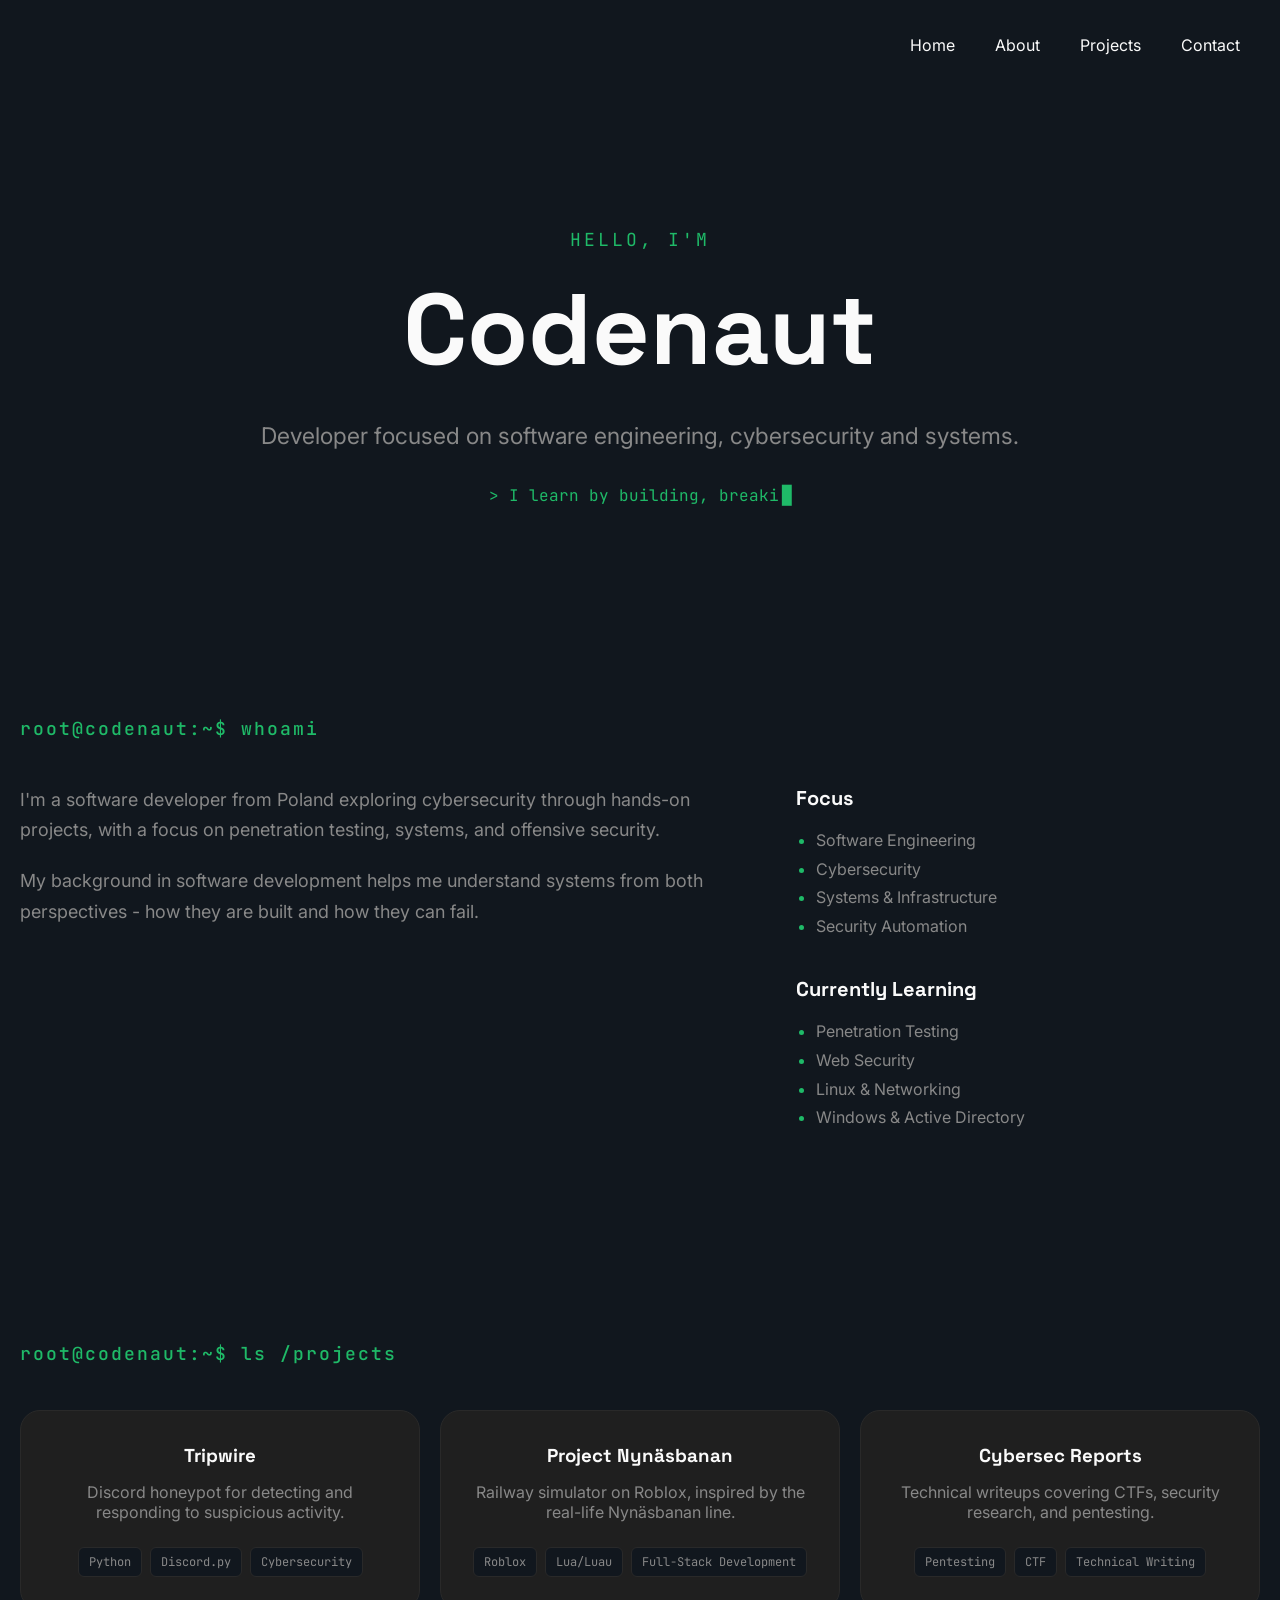
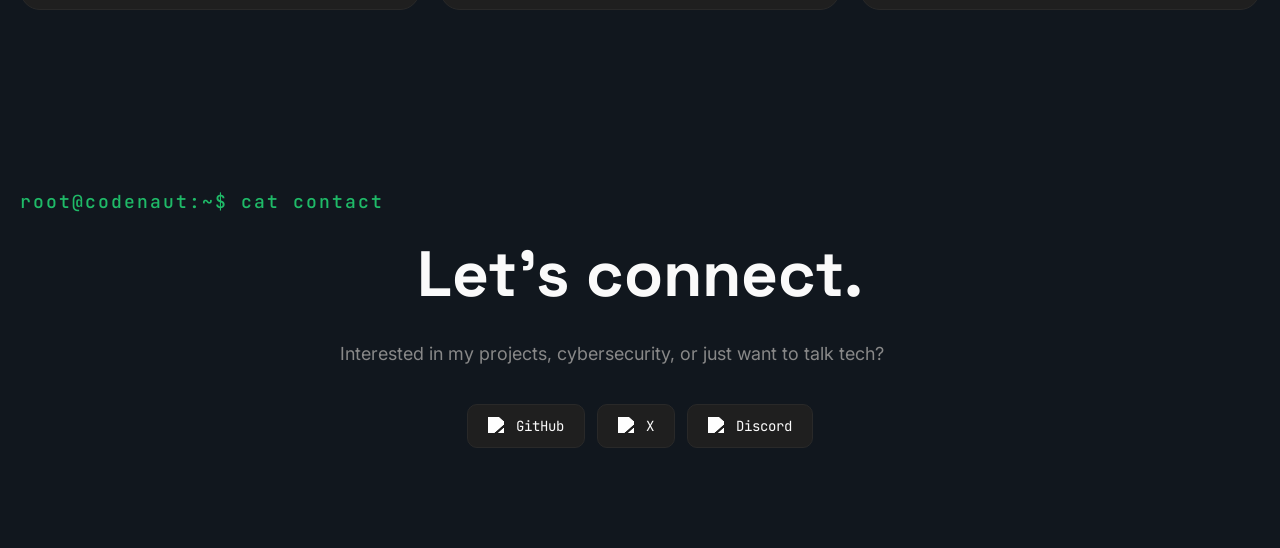
==== index.html @ c5adf3eb "Initial portfolio website" ====
<!DOCTYPE html>
<html lang="en">
<head>
    <meta charset="UTF-8">
    <meta name="viewport" content="width=device-width, initial-scale=1.0">
    <title>Codenaut</title>
    <link rel="preconnect" href="https://fonts.googleapis.com">
    <link rel="preconnect" href="https://fonts.gstatic.com" crossorigin>
    <link href="https://fonts.googleapis.com/css2?family=Inter:wght@400;500;600;700&family=JetBrains+Mono:wght@400;500&family=Space+Grotesk:wght@400;500;600;700&display=swap" rel="stylesheet">
    <link rel="stylesheet" href="style.css">

</head>
<body>

    <header>

        <nav>
            <ul class="menu">
                <li><a href="#home">Home</a></li>
                <li><a href="#about">About</a></li>
                <li><a href="#projects">Projects</a></li>
                <li><a href="#contact">Contact</a></li>
            </ul>
        </nav>

    </header>

    <section class="hero" id="home">
        <p class="hero-label">HELLO, I'M</p>
        <h1>Codenaut</h1>
        <p class="hero-description">
            Developer focused on software engineering, cybersecurity and systems.
        </p>
        <p class="hero-status">
            <span></span>
        </p>
    </section>

    <section class="about-section" id="about">
        <h2>root@codenaut:~$ whoami</h2>

        <div class="about-content">
            <div class="about-text">
                <p>I'm a software developer from Poland exploring cybersecurity through hands-on projects, with a focus on penetration testing, systems, and offensive security.</p>
                <p>My background in software development helps me understand systems from both perspectives - how they are built and how they can fail.</p>
            </div>

            <div class="about-focus">
                <h3>Focus</h3>
                <ul>
                    <li>Software Engineering</li>
                    <li>Cybersecurity</li>
                    <li>Systems & Infrastructure</li>
                    <li>Security Automation</li>
                </ul>

                <h3>Currently Learning</h3>
                <ul>
                    <li>Penetration Testing</li>
                    <li>Web Security</li>
                    <li>Linux & Networking</li>
                    <li>Windows & Active Directory</li>
                </ul>
            </div>
        </div>

    </section>

    <section class="projects-section" id="projects">
        <h2>root@codenaut:~$ ls /projects</h2>

        <div class="projects-grid">
            <a href="projects/tripwire.html" class="project-pill">
                <h3>Tripwire</h3>
                <p>Discord honeypot for detecting and responding to suspicious activity.</p>
                <div class="project-tags">
                    <span>Python</span>
                    <span>Discord.py</span>
                    <span>Cybersecurity</span>
                </div>
            </a>

            <a href="projects/tripwire.html" class="project-pill">
                <h3>Project Nynäsbanan</h3>
                <p>Railway simulator on Roblox, inspired by the real-life Nynäsbanan line.</p>
                <div class="project-tags">
                    <span>Roblox</span>
                    <span>Lua/Luau</span>
                    <span>Full-Stack Development</span>
                </div>
            </a>

            <a href="projects/tripwire.html" class="project-pill">
                <h3>Cybersec Reports</h3>
                <p>Technical writeups covering CTFs, security research, and pentesting.</p>
                <div class="project-tags">
                    <span>Pentesting</span>
                    <span>CTF</span>
                    <span>Technical Writing</span>
                </div>
            </a>
        </div>

    </section>

    <section class="contact-section" id="contact">
        <h2 class="contact-label">root@codenaut:~$ cat contact</h2>

        <h1>Let's connect.</h1>

        <p class="contact-description">
            Interested in my projects, cybersecurity, or just want to talk tech?
        </p>

        <div class="contact-links">
            <a href="https://github.com/OfficialCodenaut" class="contact-link">
                <img src="https://cdn.simpleicons.org/github/white" alt="GitHub">
                GitHub
            </a>

            <a href="https://x.com/codenaut_" class="contact-link">
                <img src="https://cdn.simpleicons.org/x/white" alt="X">
                X
            </a>

            <a href="https://discord.com/users/1344388275267309681" class="contact-link">
                <img src="https://cdn.simpleicons.org/discord/white" alt="Discord">
                Discord
            </a>
        </div>
    </section>

    <script src="index.js"></script>

</body>
</html>
---- style.css ----
:root {
    --background: #11171e;
    --surface: #1f1f1f;
    --surface-hover: #292929;
    --text: #fafafa;
    --muted: #888;
    --accent: #1fba68;
}


/* ===== Base ===== */

html {
    scroll-behavior: smooth;
}

body {
    margin: 0;
    font-family: "Inter", sans-serif;
    background-color: var(--background);
    color: var(--text);
}

h1, h2, h3 {
    font-family: "Space Grotesk", sans-serif;
    color: var(--text);
}

section {
    scroll-margin-top: 100px;
}

/* ===== Navigation ===== */

header {
    position: sticky;
    top: 20px;
    z-index: 1000;
}

.menu {
    list-style: none;
    padding: 0;
    margin: 20px;

    display: flex;
    justify-content: flex-end;
}

.menu li a {
    display: block;
    padding: 15px 20px;

    color: var(--text);
    text-decoration: none;

    border-radius: 25px;
}

.menu li a:hover {
    background-color: var(--text);
    color: var(--background);
}


/* ===== Hero ===== */

.hero {
    text-align: center;
    padding: 120px 20px 100px;
}

.hero-label {
    margin-bottom: 15px;

    font-family: "JetBrains Mono", monospace;
    font-size: 18px;
    letter-spacing: 3px;

    color: var(--accent);
}

.hero h1 {
    margin: 0;
    font-size: clamp(56px, 8vw, 100px);
}

.hero-description {
    max-width: 800px;
    margin: 25px auto 0;

    color: var(--muted);
    font-size: 23px;
    line-height: 1.6;
}

.hero-status {
    margin-top: 30px;

    font-family: "JetBrains Mono", monospace;
    font-size: 16px;

    color: var(--muted);
}

.hero-status span {
    color: var(--accent);
}

.hero-status span::after {
    content: "█";
    margin-left: 3px;
    animation: blink 1s infinite;
}

/* ===== About ===== */

.about-section {
    max-width: 1250px;
    margin: 0 auto;
    padding: 80px 20px;
}

.about-section h2 {
    margin-bottom: 45px;

    font-family: "JetBrains Mono", monospace;
    font-size: 18px;
    font-weight: 500;
    letter-spacing: 2px;

    color: var(--accent);
}

.about-content {
    display: grid;
    grid-template-columns: 1.5fr 1fr;
    gap: 80px;
}

.about-text p {
    margin: 0 0 20px;

    color: var(--muted);
    font-size: 18px;
    line-height: 1.7;
}

.about-focus h3 {
    margin: 0 0 15px;

    font-size: 20px;
}

.about-focus ul {
    margin: 0 0 35px;
    padding-left: 20px;

    color: var(--muted);
    line-height: 1.8;
}

.about-focus li::marker {
    color: var(--accent);
}

/* ===== Projects ===== */

.projects-section {
    max-width: 1250px;
    margin: 0 auto;
    padding: 80px 20px;
}

.projects-section h2 {
    margin-bottom: 45px;

    font-family: "JetBrains Mono", monospace;
    font-size: 18px;
    font-weight: 500;
    letter-spacing: 2px;

    color: var(--accent);
}

.projects-grid {
    display: grid;
    grid-template-columns: repeat(3, 1fr);
    gap: 20px;

    max-width: 1250px;
    margin: 0 auto;
}


/* ===== Project Card ===== */

.project-pill {
    display: flex;
    flex-direction: column;
    align-items: center;
    justify-content: center;

    min-height: 200px;
    padding: 30px;

    box-sizing: border-box;

    background-color: var(--surface);
    border: 1px solid var(--surface-hover);
    border-radius: 20px;

    color: var(--text);
    text-decoration: none;

    transition:
        transform 0.2s,
        background-color 0.2s,
        border-color 0.2s;
}

.project-pill h3 {
    margin: 0 0 15px;
    transition: color 0.2s;
}

.project-pill p {
    margin: 0;

    color: var(--muted);
    text-align: center;

    transition: color 0.2s;
}

.project-pill:hover {
    transform: translateY(-5px);

    background-color: var(--accent);
    border-color: var(--accent);
}

.project-pill:hover p {
    color: var(--text);
}

.project-pill:hover h3 {
    color: var(--background);
}


/* ===== Project Tags ===== */

.project-tags {
    display: flex;
    justify-content: center;
    flex-wrap: wrap;
    gap: 8px;

    margin-top: 25px;
}

.project-tags span {
    padding: 6px 10px;

    font-family: "JetBrains Mono", monospace;
    font-size: 12px;

    color: var(--muted);
    background-color: var(--background);
    border: 1px solid var(--surface-hover);
    border-radius: 6px;

    transition: color 0.2s, border-color 0.2s;
}

.project-pill:hover .project-tags span {
    color: var(--text);
    border-color: white;
}

/* ===== Contact ===== */

.contact-section {
    max-width: 1250px;
    margin: 0 auto;
    padding: 100px 20px;
}

.contact-section h2 {
    margin: 0 0 20px;

    font-family: "JetBrains Mono", monospace;
    font-size: 18px;
    font-weight: 500;
    letter-spacing: 2px;

    color: var(--accent);
}

.contact-section h1 {
    margin: 0;
    text-align: center;

    font-size: clamp(40px, 6vw, 64px);
}

.contact-description {
    max-width: 600px;
    margin: 25px auto 35px;

    color: var(--muted);
    font-size: 18px;
    line-height: 1.6;
}

.contact-links {
    display: flex;
    justify-content: center;
    flex-wrap: wrap;
    gap: 12px;
}

.contact-link {
    display: flex;
    align-items: center;
    gap: 10px;

    padding: 12px 20px;

    background-color: var(--surface);
    border: 1px solid var(--surface-hover);
    border-radius: 10px;

    color: var(--text);
    text-decoration: none;

    font-family: "JetBrains Mono", monospace;
    font-size: 14px;

    transition:
        transform 0.2s,
        background-color 0.2s,
        border-color 0.2s;
}

.contact-link img {
    width: 18px;
    height: 18px;

    filter: brightness(0) invert(1);
}

.contact-link:hover {
    transform: translateY(-3px);

    background-color: var(--accent);
    border-color: var(--accent);

    color: var(--background);
}

/* ===== Responsive ===== */

@keyframes blink {
    0%, 50% {
        opacity: 1;
    }

    51%, 100% {
        opacity: 0;
    }
}

@media (max-width: 900px) {
    .projects-grid {
        grid-template-columns: repeat(2, 1fr);
    }

    .about-content {
        grid-template-columns: 1fr;
        gap: 40px;
    }
}

@media (max-width: 600px) {
    .projects-grid {
        grid-template-columns: 1fr;
    }

    .about-content {
        grid-template-columns: 1fr;
        gap: 40px;
    }
}
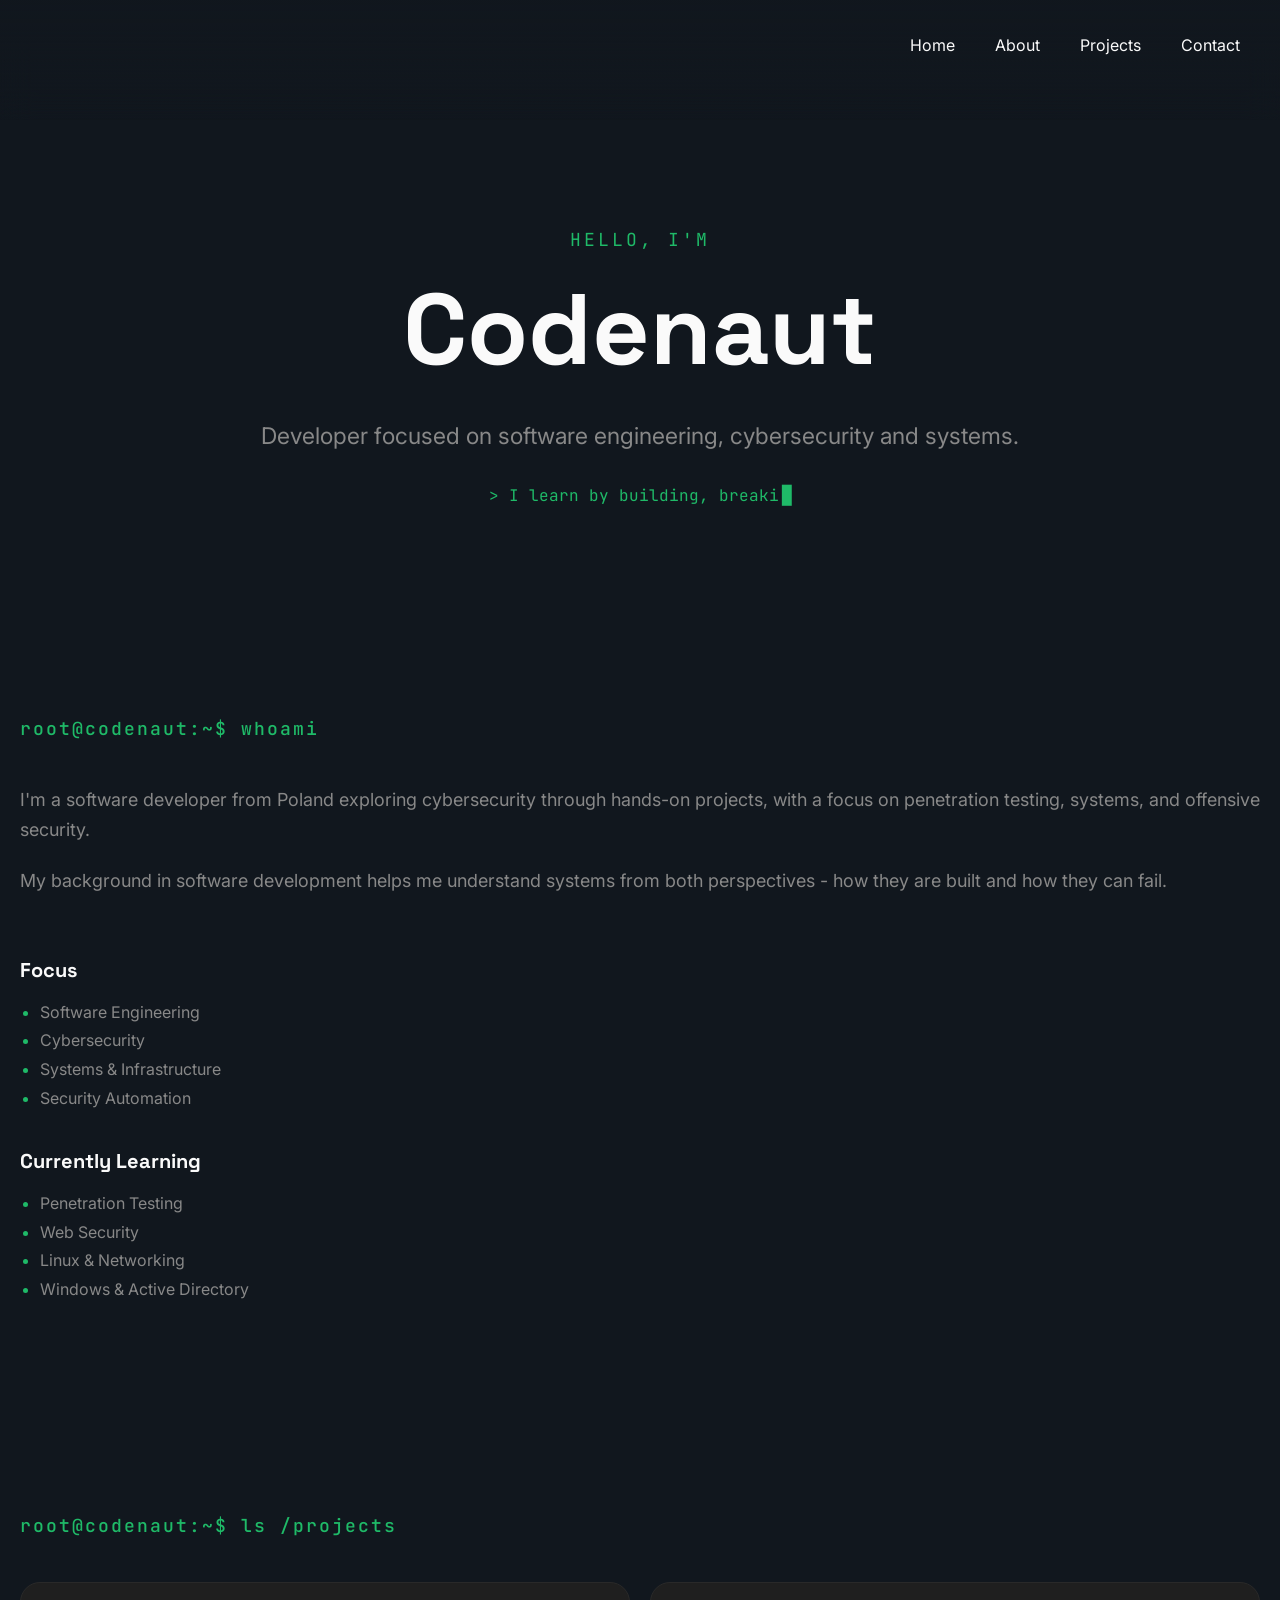
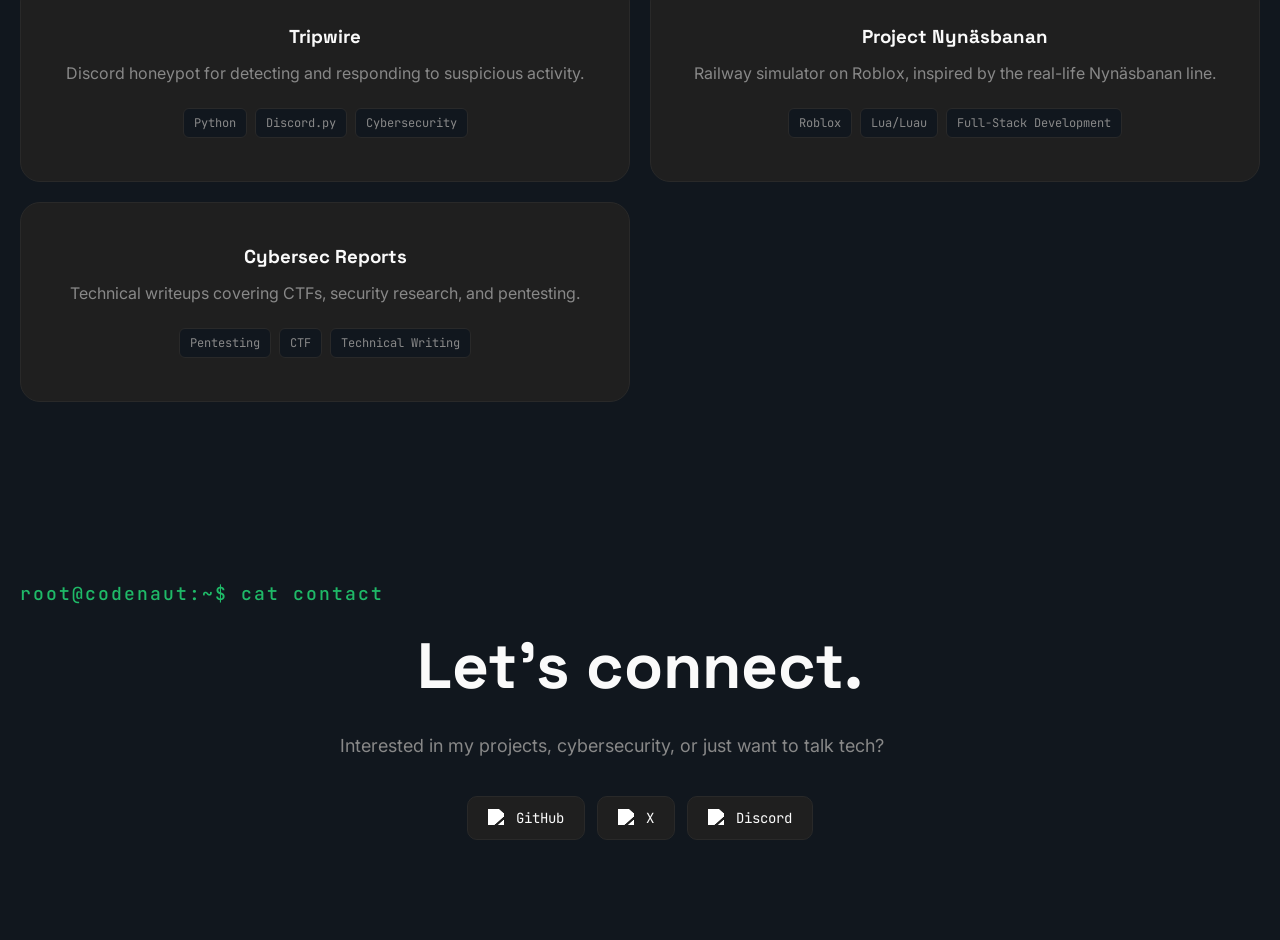
==== commit f71043b2: "Add custom favicon" ====
--- a/index.html
+++ b/index.html
@@ -4,6 +4,7 @@
     <meta charset="UTF-8">
     <meta name="viewport" content="width=device-width, initial-scale=1.0">
     <title>Codenaut</title>
+    <link rel="icon" type="image/png" href="assets/avatar.png?v=2">
     <link rel="preconnect" href="https://fonts.googleapis.com">
     <link rel="preconnect" href="https://fonts.gstatic.com" crossorigin>
     <link href="https://fonts.googleapis.com/css2?family=Inter:wght@400;500;600;700&family=JetBrains+Mono:wght@400;500&family=Space+Grotesk:wght@400;500;600;700&display=swap" rel="stylesheet">
--- a/style.css
+++ b/style.css
@@ -372,24 +372,75 @@
     }
 }
 
-@media (max-width: 900px) {
-    .projects-grid {
-        grid-template-columns: repeat(2, 1fr);
+@media (max-width: 1280px) {
+
+    header {
+        position: sticky;
+        top: 20px;
+        z-index: 1000;
+    }
+
+    header::before {
+        content: "";
+
+        position: absolute;
+        top: -20px;
+        left: 0;
+        right: 0;
+
+        height: 120px;
+
+        z-index: -1;
+
+        background: linear-gradient(
+            to bottom,
+            rgba(17, 23, 30, 0.98) 0%,
+            rgba(17, 23, 30, 0.92) 25%,
+            rgba(17, 23, 30, 0.70) 50%,
+            rgba(17, 23, 30, 0.35) 70%,
+            rgba(17, 23, 30, 0.10) 88%,
+            transparent 100%
+        );
+
+        backdrop-filter: blur(16px);
+        -webkit-backdrop-filter: blur(16px);
+
+        pointer-events: none;
     }
 
     .about-content {
         grid-template-columns: 1fr;
         gap: 40px;
     }
-}
+
+    .projects-grid {
+        grid-template-columns: repeat(2, 1fr);
+    }
+}
+
 
 @media (max-width: 600px) {
+
+    .menu {
+        width: fit-content;
+        margin: 12px auto;
+        gap: 2px;
+    }
+
+    .menu li a {
+        padding: 12px 10px;
+        font-size: 14px;
+    }
+
     .projects-grid {
         grid-template-columns: 1fr;
     }
 
-    .about-content {
-        grid-template-columns: 1fr;
-        gap: 40px;
+    .about-section h2,
+    .projects-section h2,
+    .contact-section h2 {
+        font-size: 15px;
+        letter-spacing: 1px;
+        white-space: nowrap;
     }
 }
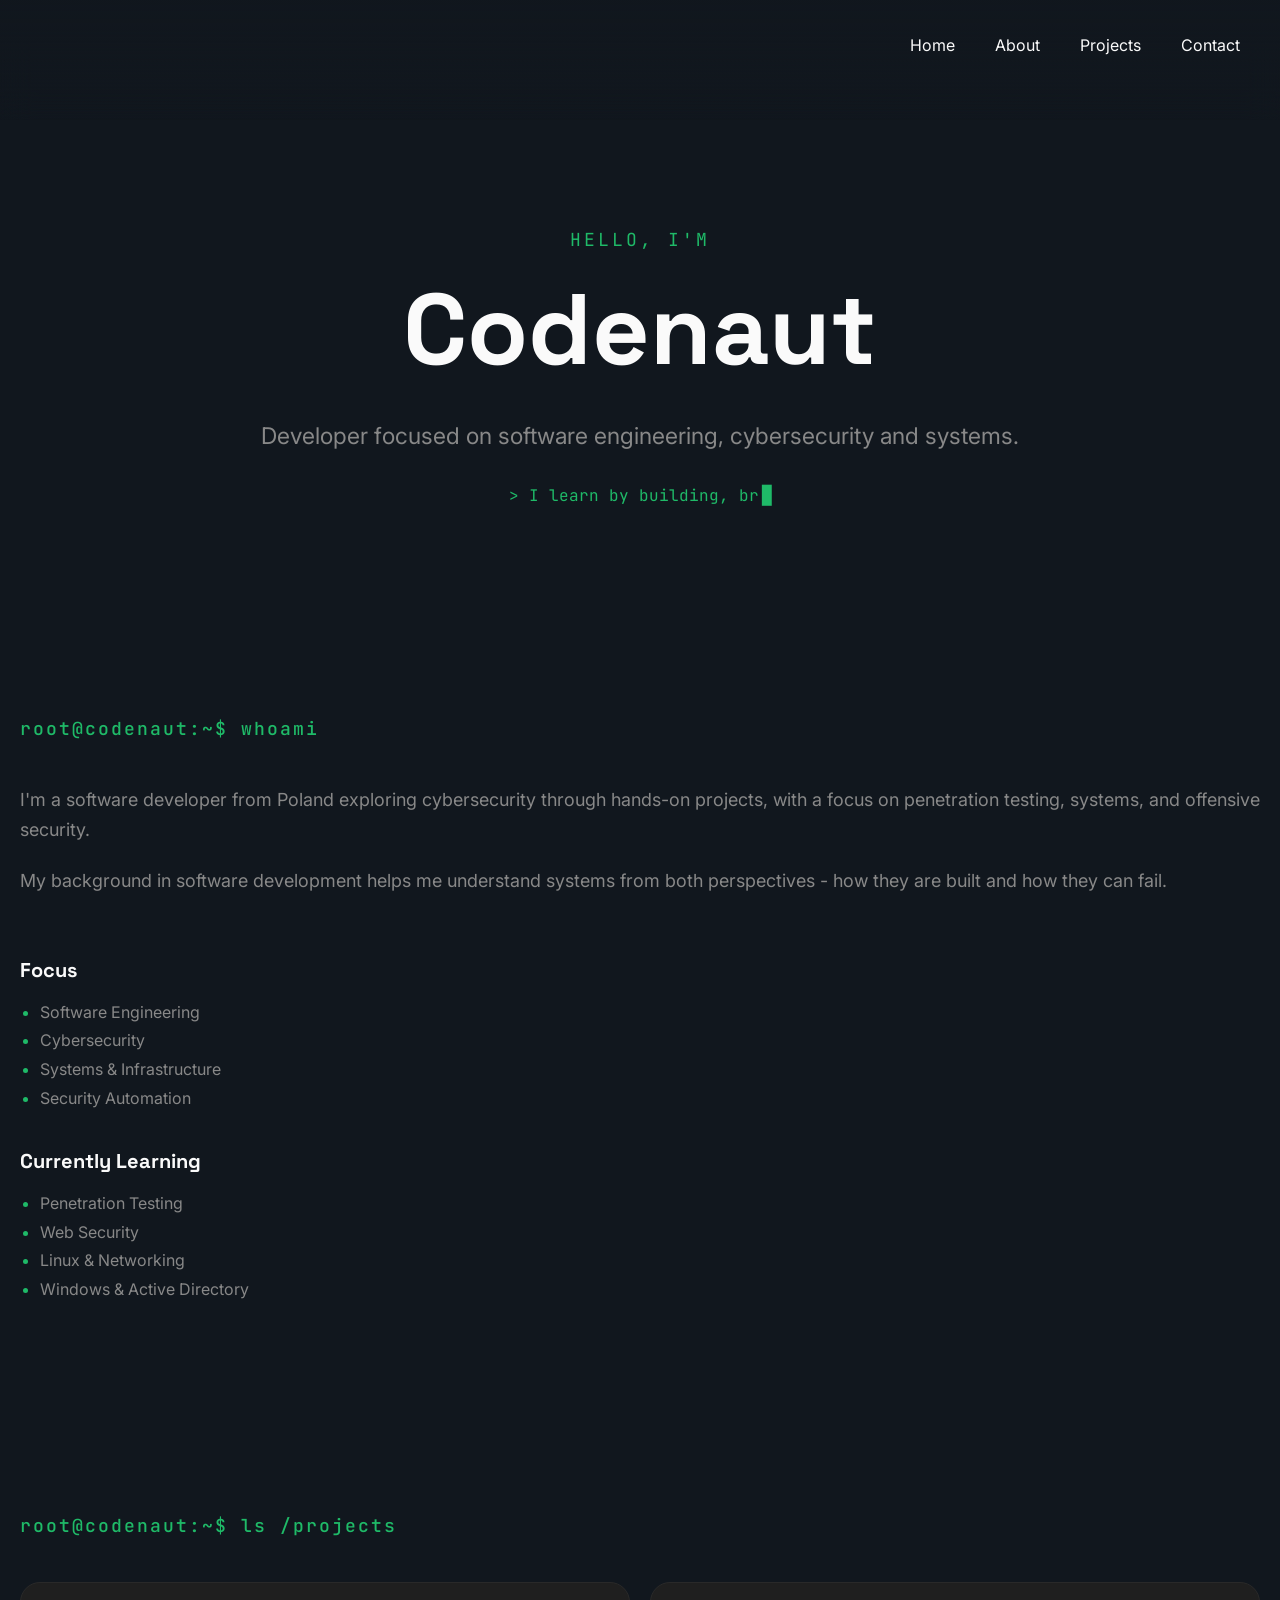
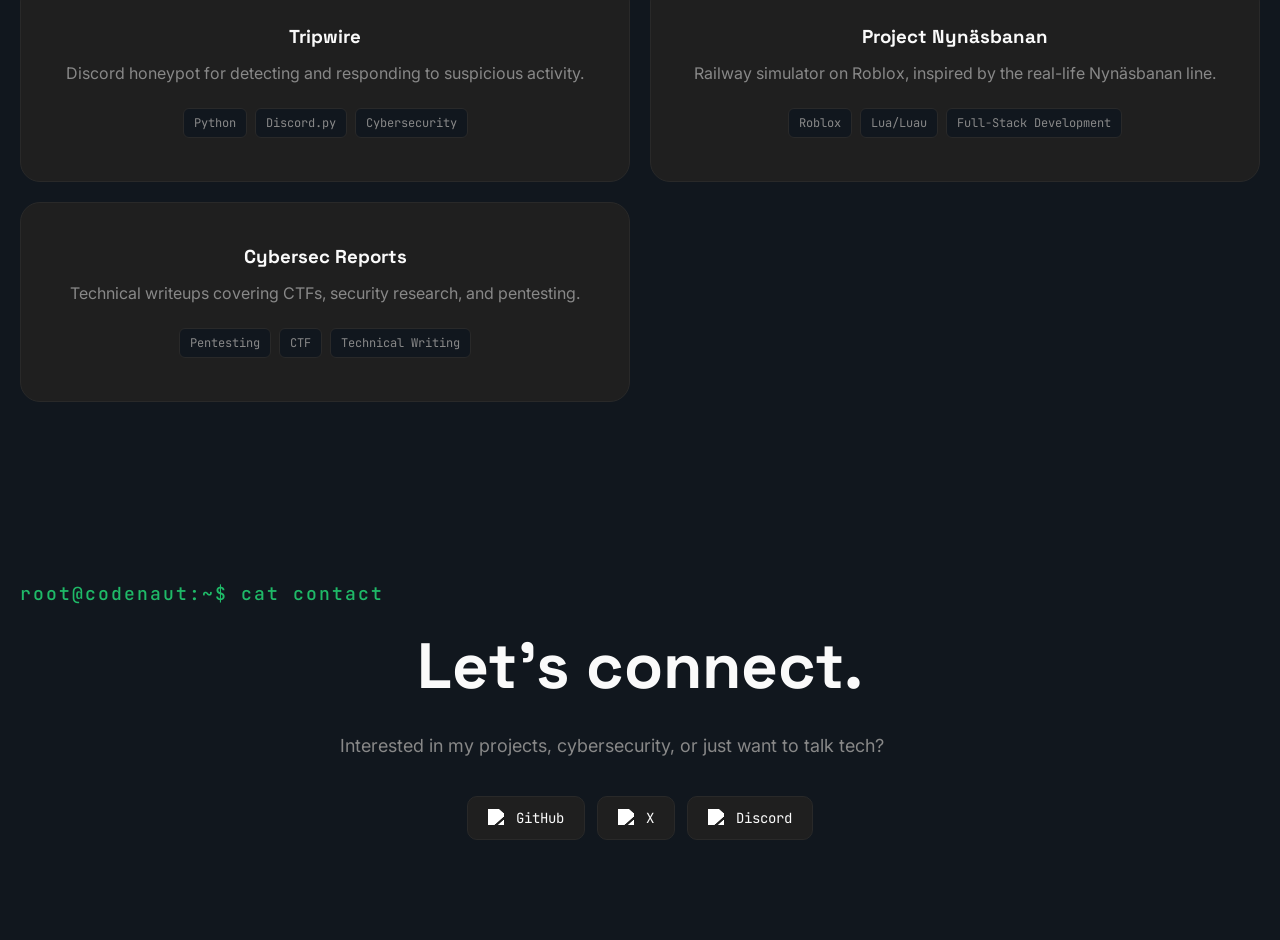
==== commit 193f1de1: "Refactor project pages to clean URLs" ====
--- a/index.html
+++ b/index.html
@@ -71,7 +71,7 @@
         <h2>root@codenaut:~$ ls /projects</h2>
 
         <div class="projects-grid">
-            <a href="projects/tripwire.html" class="project-pill">
+            <a href="projects/tripwire/" class="project-pill">
                 <h3>Tripwire</h3>
                 <p>Discord honeypot for detecting and responding to suspicious activity.</p>
                 <div class="project-tags">
@@ -81,7 +81,7 @@
                 </div>
             </a>
 
-            <a href="projects/tripwire.html" class="project-pill">
+            <a href="projects/nynasbanan/" class="project-pill">
                 <h3>Project Nynäsbanan</h3>
                 <p>Railway simulator on Roblox, inspired by the real-life Nynäsbanan line.</p>
                 <div class="project-tags">
@@ -91,7 +91,7 @@
                 </div>
             </a>
 
-            <a href="projects/tripwire.html" class="project-pill">
+            <a href="projects/cybersec/" class="project-pill">
                 <h3>Cybersec Reports</h3>
                 <p>Technical writeups covering CTFs, security research, and pentesting.</p>
                 <div class="project-tags">
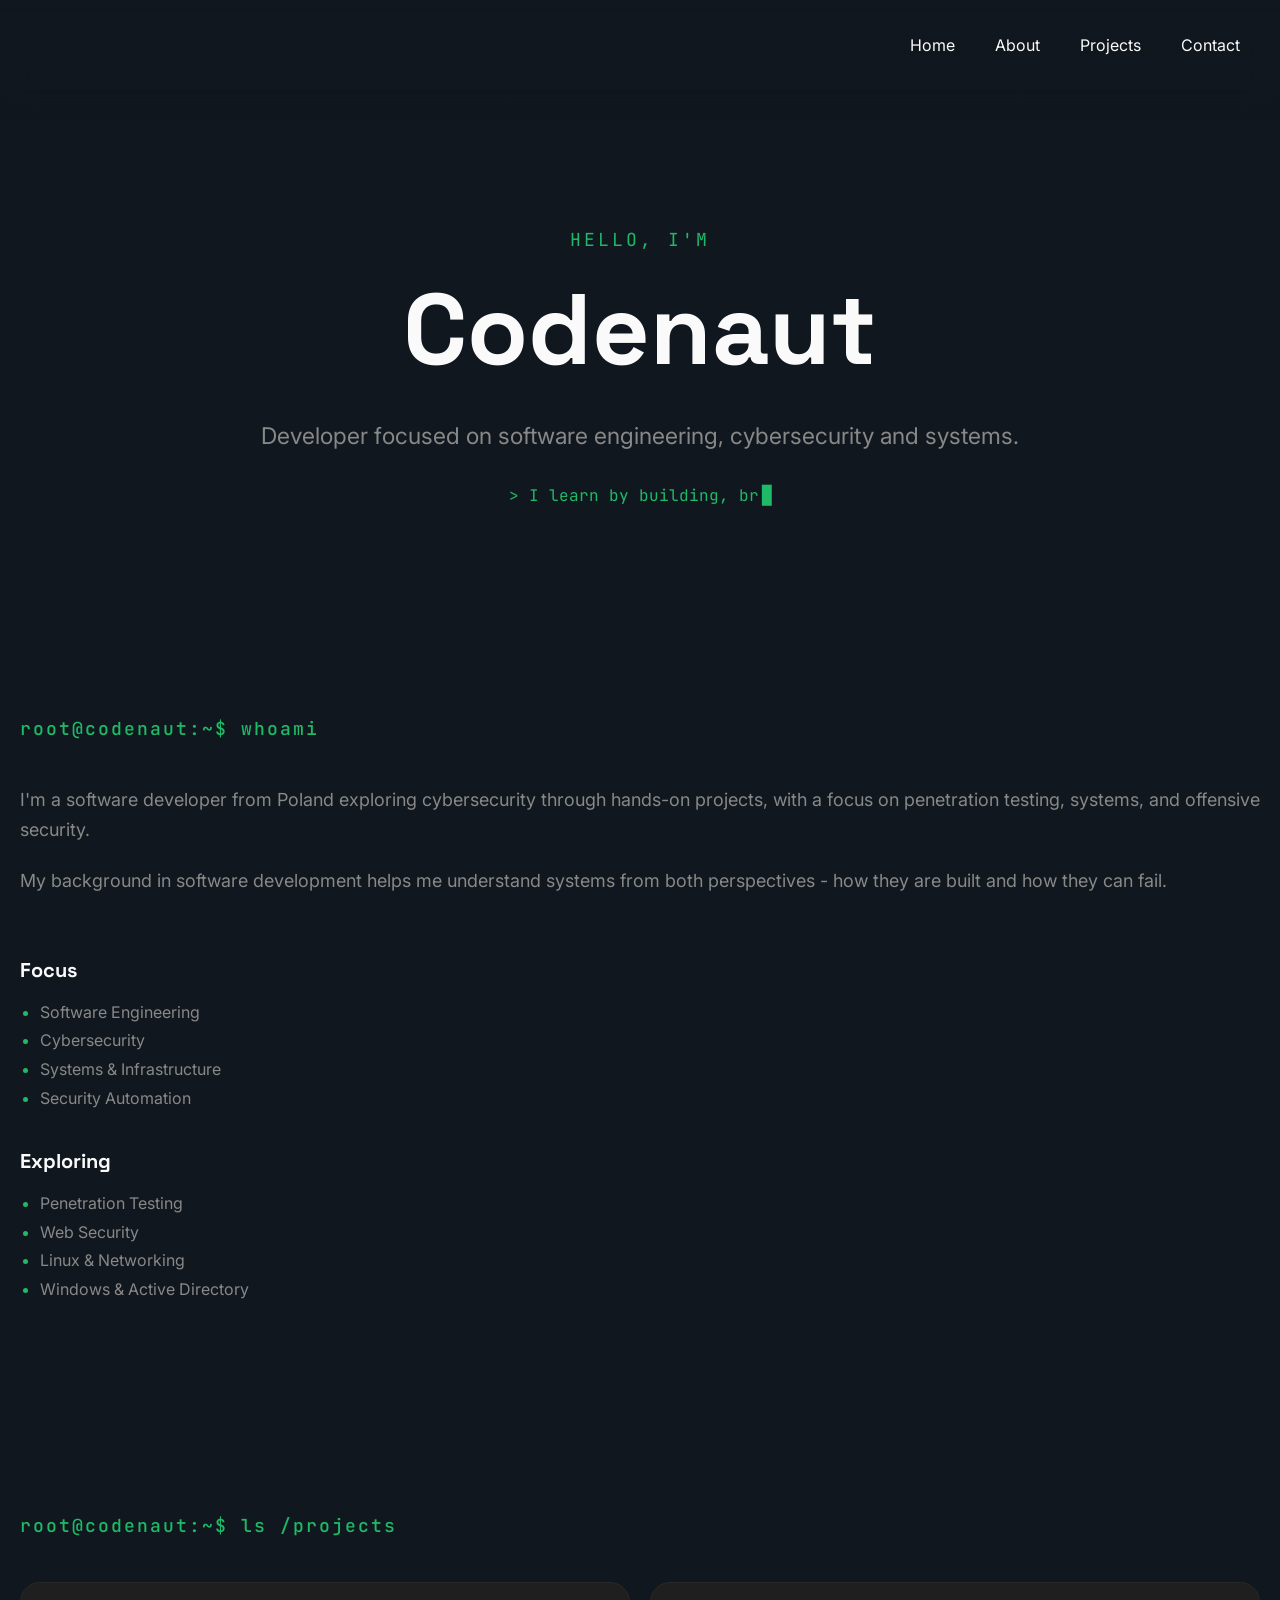
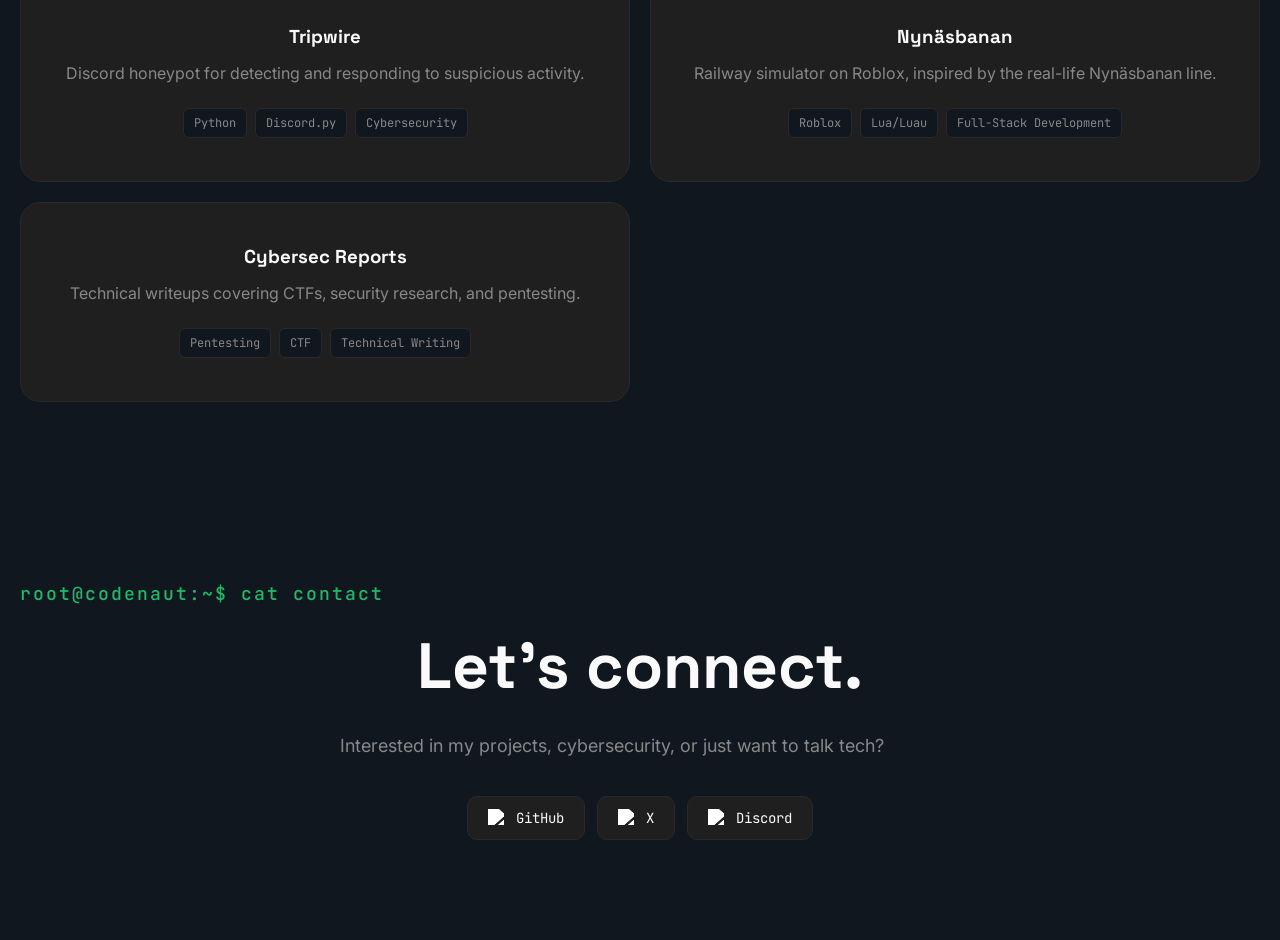
==== commit 89a1958a: "Fix naming on the home page" ====
--- a/index.html
+++ b/index.html
@@ -55,7 +55,7 @@
                     <li>Security Automation</li>
                 </ul>
 
-                <h3>Currently Learning</h3>
+                <h3>Exploring</h3>
                 <ul>
                     <li>Penetration Testing</li>
                     <li>Web Security</li>
@@ -82,7 +82,7 @@
             </a>
 
             <a href="projects/nynasbanan/" class="project-pill">
-                <h3>Project Nynäsbanan</h3>
+                <h3>Nynäsbanan</h3>
                 <p>Railway simulator on Roblox, inspired by the real-life Nynäsbanan line.</p>
                 <div class="project-tags">
                     <span>Roblox</span>
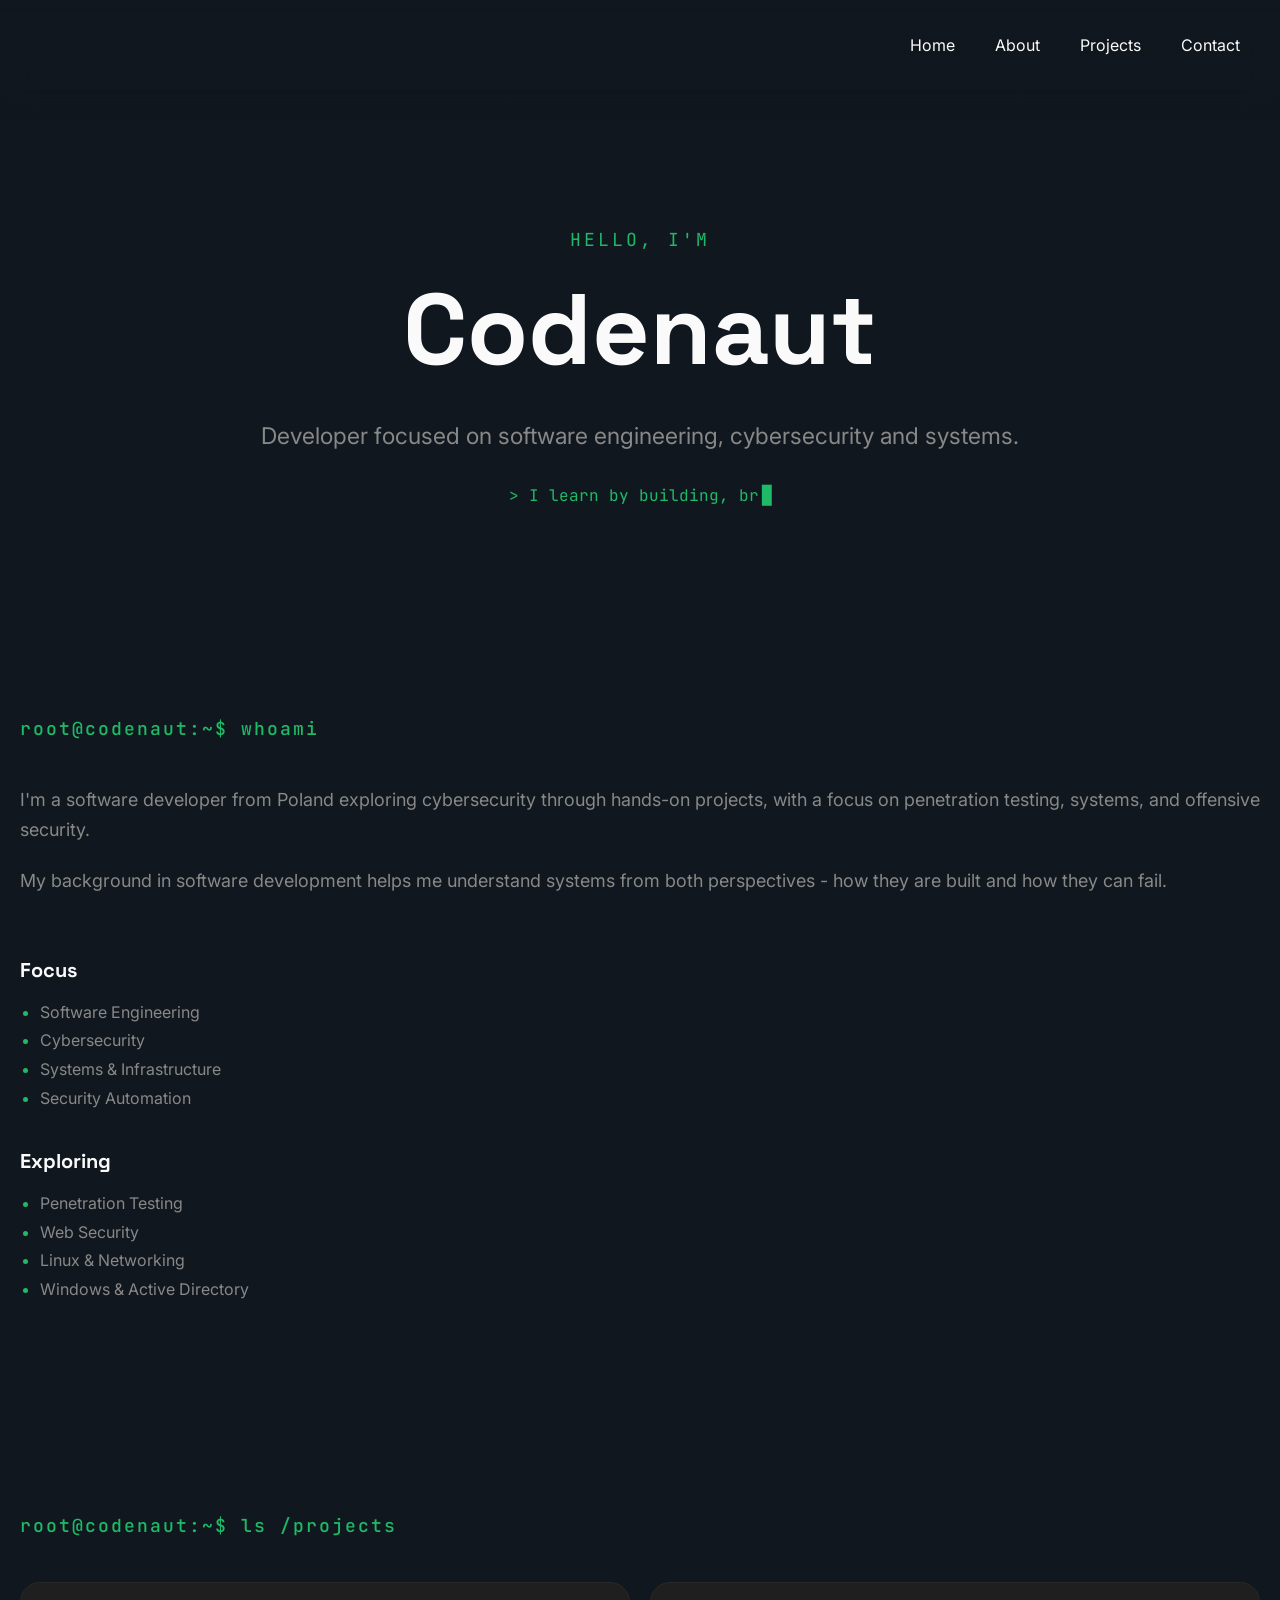
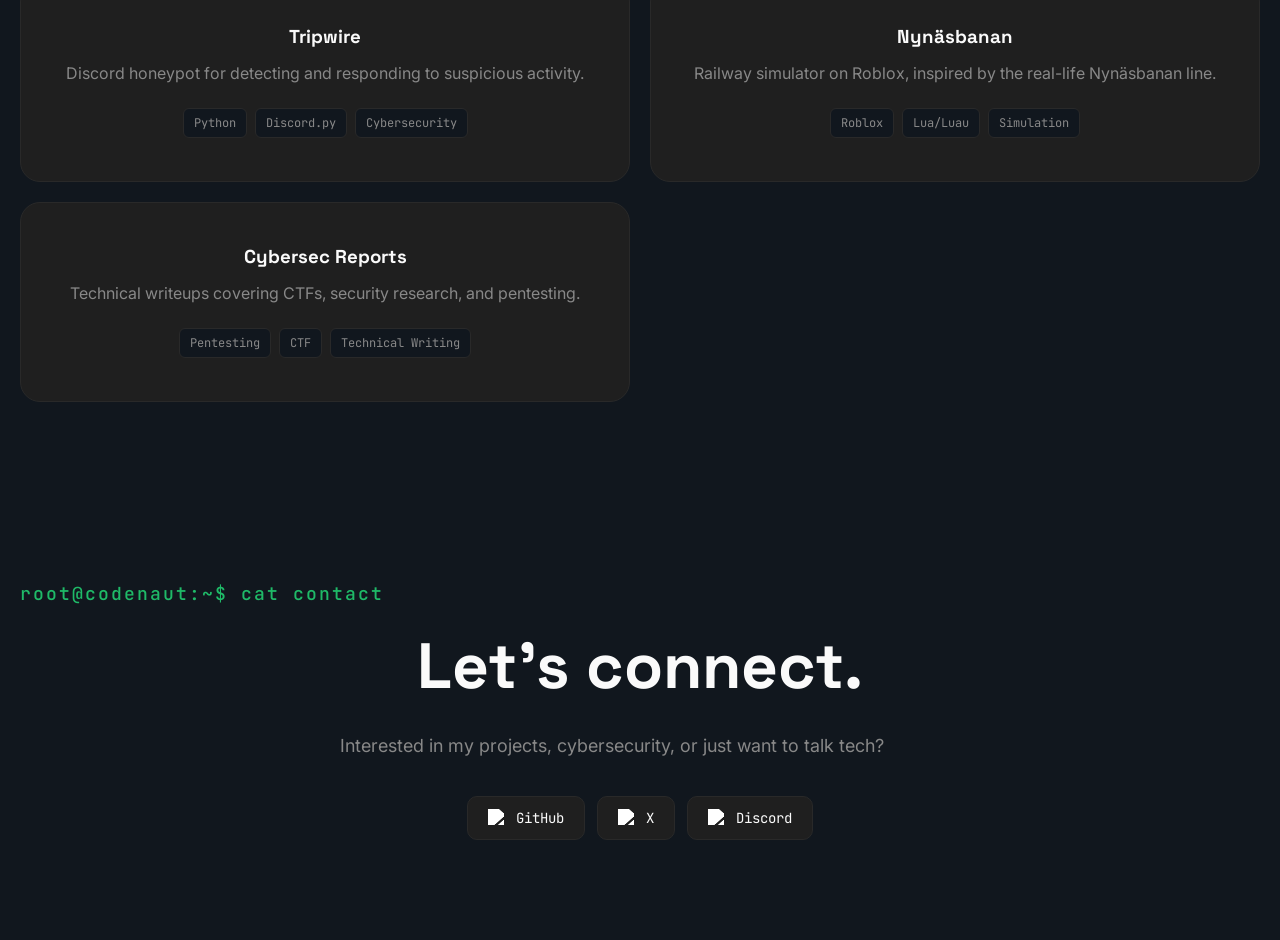
==== commit 007ee558: "Polish responsive homepage layout" ====
--- a/index.html
+++ b/index.html
@@ -87,7 +87,7 @@
                 <div class="project-tags">
                     <span>Roblox</span>
                     <span>Lua/Luau</span>
-                    <span>Full-Stack Development</span>
+                    <span>Simulation</span>
                 </div>
             </a>
 
--- a/style.css
+++ b/style.css
@@ -371,6 +371,7 @@
         opacity: 0;
     }
 }
+
 
 @media (max-width: 1280px) {
 
@@ -416,6 +417,30 @@
     .projects-grid {
         grid-template-columns: repeat(2, 1fr);
     }
+
+}
+
+
+@media (max-width: 900px) {
+
+    .hero {
+        padding: 100px 30px 80px;
+    }
+
+    .hero-description {
+        font-size: 21px;
+    }
+
+    .about-section,
+    .projects-section {
+        padding-top: 70px;
+        padding-bottom: 70px;
+    }
+
+    .projects-grid {
+        grid-template-columns: 1fr;
+    }
+
 }
 
 
@@ -432,15 +457,113 @@
         font-size: 14px;
     }
 
-    .projects-grid {
-        grid-template-columns: 1fr;
+
+    /* ===== Hero ===== */
+
+    .hero {
+        padding: 80px 20px 70px;
+    }
+
+    .hero-label {
+        font-size: 15px;
+        letter-spacing: 2px;
+    }
+
+    .hero h1 {
+        font-size: clamp(52px, 16vw, 80px);
+    }
+
+    .hero-description {
+        margin-top: 20px;
+
+        font-size: 18px;
+        line-height: 1.5;
+    }
+
+    .hero-status {
+        margin-top: 25px;
+        font-size: 14px;
+    }
+
+
+    /* ===== About ===== */
+
+    .about-section,
+    .projects-section {
+        padding: 60px 20px;
     }
 
     .about-section h2,
     .projects-section h2,
     .contact-section h2 {
+        margin-bottom: 35px;
+
         font-size: 15px;
         letter-spacing: 1px;
         white-space: nowrap;
     }
+
+    .about-content {
+        gap: 35px;
+    }
+
+    .about-text p {
+        font-size: 16px;
+        line-height: 1.7;
+    }
+
+    .about-focus h3 {
+        font-size: 18px;
+    }
+
+    .about-focus ul {
+        margin-bottom: 30px;
+        line-height: 1.7;
+    }
+
+
+    /* ===== Projects ===== */
+
+    .project-pill {
+        min-height: 190px;
+        padding: 25px 20px;
+    }
+
+    .project-pill h3 {
+        font-size: 20px;
+    }
+
+    .project-pill p {
+        font-size: 15px;
+        line-height: 1.6;
+    }
+
+    .project-tags {
+        margin-top: 20px;
+    }
+
+
+    /* ===== Contact ===== */
+
+    .contact-section {
+        padding: 80px 20px;
+    }
+
+    .contact-section h1 {
+        font-size: clamp(38px, 11vw, 56px);
+    }
+
+    .contact-description {
+        font-size: 16px;
+    }
+
+    .contact-links {
+        gap: 10px;
+    }
+
+    .contact-link {
+        padding: 11px 16px;
+        font-size: 13px;
+    }
+
 }
